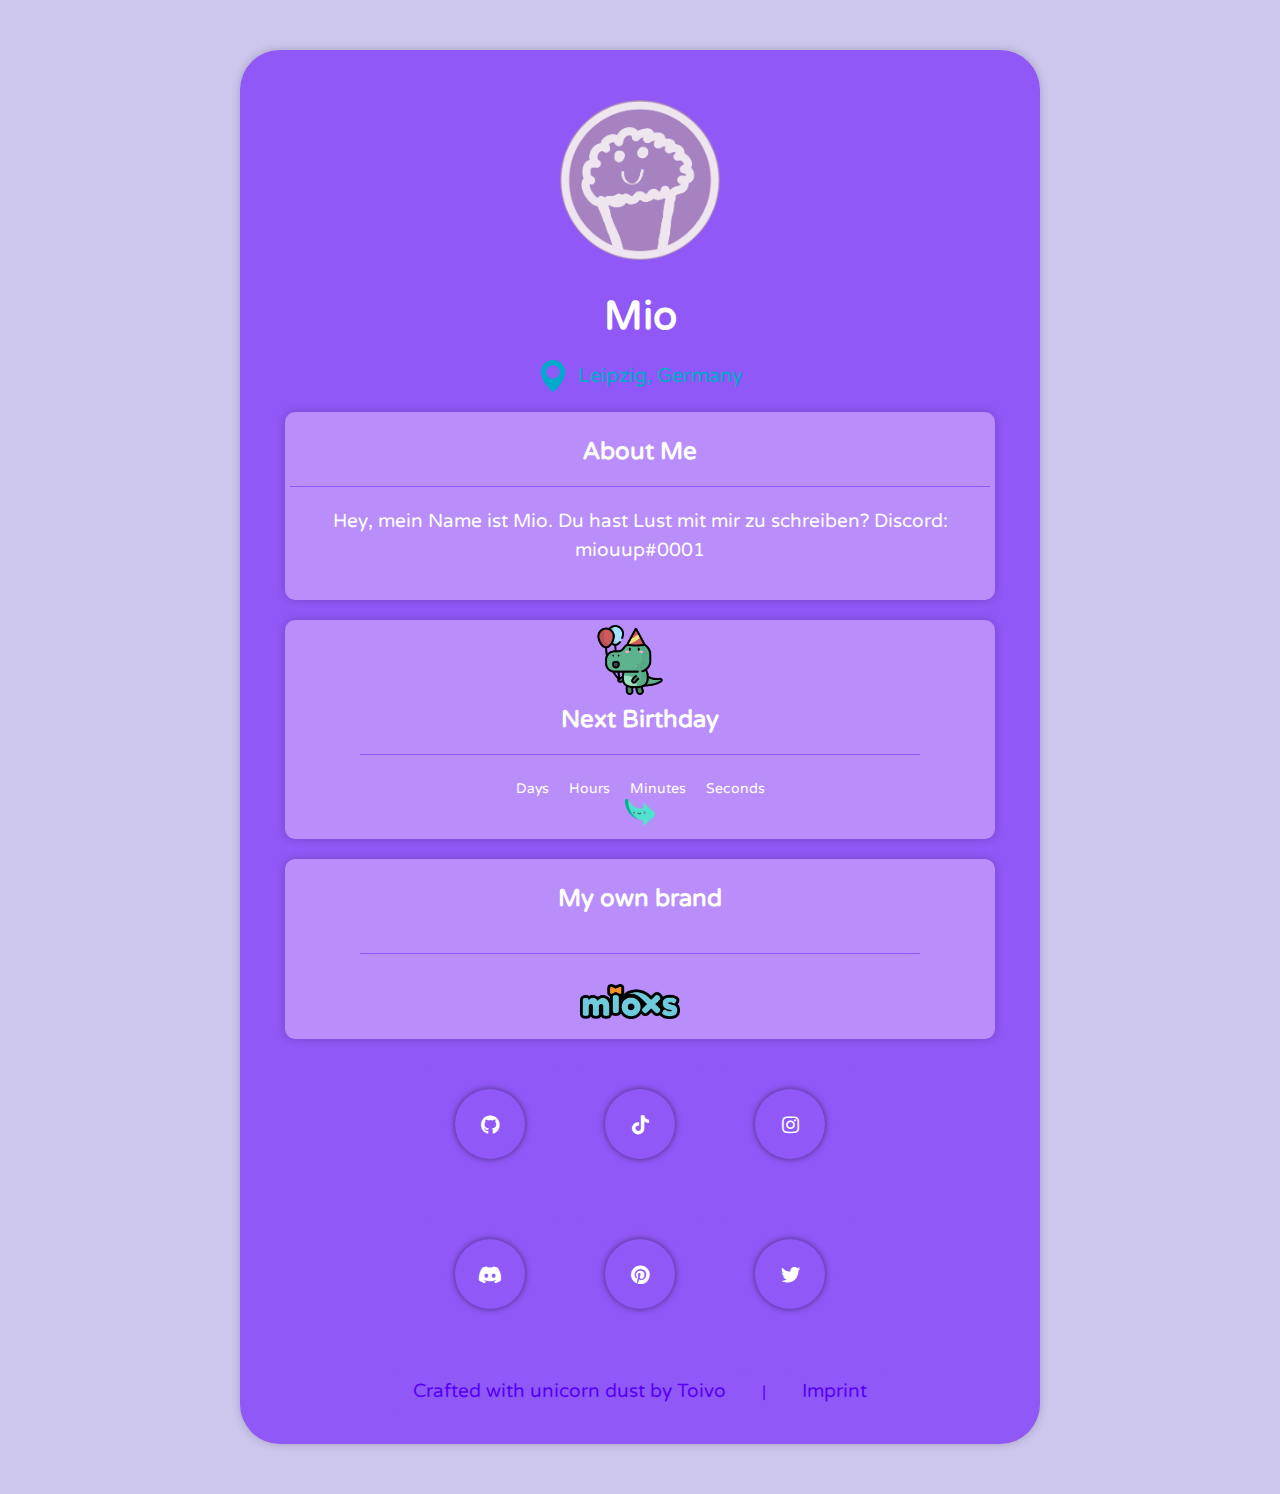
==== index.html @ dc76ece4 "update about me text" ====
<!DOCTYPE html>
<html lang="en">
<head>
    <meta charset="UTF-8">
    <meta http-equiv="X-UA-Compatible" content="IE=edge">
    <meta name="viewport" content="width=device-width, initial-scale=1.0">
    <link rel="stylesheet" href="css/style.css">
    <link rel="icon" type="image/x-icon" href="/image/mio.png">
    <title>Mio</title>
<body>
        <div class="container">
            <img src="image/mio.png" class="logo">
            <h1>Mio</h1>
            <div style="text-align: center; justify-content: center; align-items: center; display: flex;">
                <div>
                  <div class="centerLocationText">
                    <img src="/image/location.png" alt="Back" style="width: 11%; align-items: center;">
                    <span style="color: #00AACC; font-size: 20px; padding-left: 3%;">Leipzig, Germany</span>
                  </div>
                </div>
              </div>
                <div class="about-me">
                    <h2>About Me</h2>
                    <div class="about-me-line"></div>
                    <p>Hey, mein Name ist Mio. Du hast Lust mit mir zu schreiben? Discord: miouup#0001</p>
                </div>
                <div class="birthday">
                    <div class="birthday-image">
                      <img src="image/birthday.png" />
                    </div>
                    <div class="birthday-text">
                      <h2>Next Birthday</h2>
                      <p id="birthday"></p>
                    </div>
                    <div class="birthday-line"></div>
                    <div class="countdown">
                        <div class="countdown-item">
                          <span class="countdown-number" id="days"></span>
                          <span class="countdown-label">Days</span>
                        </div>
                        <div class="countdown-item">
                          <span class="countdown-number" id="hours"></span>
                          <span class="countdown-label">Hours</span>
                        </div>
                        <div class="countdown-item">
                          <span class="countdown-number" id="minutes"></span>
                          <span class="countdown-label">Minutes</span>
                        </div>
                        <div class="countdown-item">
                          <span class="countdown-number" id="seconds"></span>
                          <span class="countdown-label">Seconds</span>
                        </div>
                      </div>
                      <div style="text-align: center; justify-content: center; align-items: center; display: flex;">
                        <div>
                            <img src="/image/next.png" alt="Back" style="width: 6%; align-items: center; text-decoration: none;">
                            <span style= "font-size: 25px; align-items: center; text-align: center; margin-top: 0px;" id="countdown"></span>
                          </a>
                        </div>
                      </div>
                  </div>    
                  <div class="working">
                    <h2>My own brand</h2>
                    <div class="working-line"></div>
                    <div class="working-image">
                      <a href="https://www.youtube.com/watch?v=dQw4w9WgXcQ">
                        <img src="/image/mioxs.png" alt="My own brand" id="mioxs">
                      </a>
                    </div>
                  </div>
                  <div class="social-icons">
                    <div class="row">
                      <a href="https://github.com/miouup">
                        <div class="icon github">
                          <i class="fab fa-github"></i>
                        </div>
                      </a>
                      <a href="https://www.tiktok.com/@miouuup">
                        <div class="icon tiktok">
                          <i class="fab fa-tiktok"></i>
                        </div>
                      </a>
                      <a href="https://www.instagram.com/miouuup/">
                        <div class="icon instagram">
                          <i class="fab fa-instagram"></i>
                        </div>
                      </a>
                    </div>
                    <div class="row">
                      <a href="https://discord.com/invite/RYqxRRKDhb">
                        <div class="icon discord">
                          <i class="fab fa-discord"></i>
                        </div>
                      </a>
                      <a href="https://www.pinterest.de/miouupde/">
                        <div class="icon pinterest">
                          <i class="fab fa-pinterest"></i>
                        </div>
                      </a>
                      <a href="https://twitter.com/miouuup">
                        <div class="icon twitter">
                          <i class="fab fa-twitter"></i>
                        </div>
                      </a>
                    </div>
                  </div>
                  
                  
                    <div class="footer" style="color:#5500F4"><br>
                      <a style="color:#5500F4">Crafted with unicorn dust by Toivo</a> 
                          
                      &ensp;
                      |
                      &ensp;
                      <a href="imprint.html" style="color:#5500F4">Imprint</p></a>
                  </div>
          <script src="countdown.js"></script>         
</body>
</html>
---- css/style.css ----
@import url('https://cdnjs.cloudflare.com/ajax/libs/font-awesome/5.15.3/css/all.min.css');
*{
    --text-color: #ffffff;
    --background-color: #CDC7ED;
    --big_card-color: #9058F7;
    --little_card-color: #B98EFA;
    --countdown_second_text-color: #CECECE;
    --social_media_text-color: #DBF5FF;
    --footer-color: #5500F4;
}
@font-face {
    font-family: 'Mio'; /* Gewünschter Name */
    src: url('/VarelaRound-Regular.ttf');
}
body {
    background-color: var(--background-color);
    font-family: Mio;
    margin: 0;
    padding: 0;
}
.container {
    background-color: var(--big_card-color);
    border-radius: 40px;
    box-shadow: 0 0 10px rgba(0,0,0,0.2);
    margin: 50px auto;
    max-width: 800px;
    padding-top: 50px;
    padding-bottom: 2px;
    text-align: center;
    color: var(--text-color);
}
.container h1 {
    font-size: 2.5em;
    margin-bottom: 20px;
}
.container p {
    font-size: 1.2em;
    line-height: 1.5;
    margin-bottom: 30px;
}
.container a {
    background-color: var(--big_card-color);
    border-radius: 5px;
    color: #fff;
    display: inline-block;
    font-size: 1.2em;
    padding: 10px 20px;
    text-decoration: none;
    transition: background-color 0.3s ease;
      
}
.logo {
    border-radius: 100%;
    -webkit-border-radius: 100%;
    -moz-border-radius: 100%;
    width: 20%;
    animation: pulse 2s ease-in-out infinite;
    
}
@keyframes pulse {
  0% {
    transform: scale(1);
  }
  50% {
    transform: scale(1.2);
  }
  100% {
    transform: scale(1);
  }
}

.about-me{
    background-color: var(--little_card-color);
    border-radius: 10px;
    box-shadow: 0 0 10px rgba(0,0,0,0.2);
    margin: 20px auto;
    max-width: 700px;
    padding:5px;
    text-align: center;
}

.about-me-line {
    width: 100%;
    height: 1px;
    background-color: var(--big_card-color);
    margin-top: 20px;
    margin-bottom: 20px;
    display: flex;
  }
.birthday {
    display: flex;
    flex-direction: column;
    align-items: center;
    background-color: var(--little_card-color);
    border-radius: 10px;
    box-shadow: 0 0 10px rgba(0,0,0,0.2);
    margin: 20px auto;
    max-width: 700px;
    padding:5px;
    text-align: center;
  }
  
  .birthday-image {
    width: 10%;
    margin-right: 20px;
    display: flex;
    align-items: center;
  }
  
  .birthday-image img {
    width: 100%;
  }
  
  .birthday-text {
    text-align: center;
    margin-top: 10px;
  }
  
  .birthday-text h2 {
    margin: 0;
  }
  
  .birthday-text p {
    margin: 0;
  }
  
  .birthday-line {
    width: 80%;
    height: 1px;
    color: var(--big_card-color);
    background-color: var(--big_card-color);
    margin-top: 20px;
    margin-bottom: 20px;
  }
  .countdown {
    display: flex;
    justify-content: center;
    align-items: center;
    }
    
    .countdown-item {
    display: flex;
    flex-direction: column;
    align-items: center;
    margin: 0 10px;
    }
    
    .countdown-number {
    font-size: 48px;
    font-weight: bold;
    margin-bottom: 5px;
    }
    
    .countdown-label {
    font-size: 14px;
    }
    
  .working{
    display: flex;
    flex-direction: column;
    align-items: center;
    background-color: var(--little_card-color);
    border-radius: 10px;
    box-shadow: 0 0 10px rgba(0,0,0,0.2);
    margin: 20px auto;
    max-width: 700px;
    padding:5px;
    text-align: center;
}
.working a {
    text-decoration: none; 
    color: black; 
    background-color: transparent;
}
.working a:hover {
    background-color: transparent;
}
.working-image {
    width: 20%;
    margin-right: 20px;
    display: flex;
    align-items: center;
  }
  
  .working-image img {
    width: 100%;
  }
  .working-line {
    width: 80%;
    height: 1px;
    background-color: var(--big_card-color);
    margin-top: 20px;
    margin-bottom: 20px;
  }
  
  .social-icons {
    display: flex;
    flex-wrap: wrap;
    justify-content: center;
    align-items: center;
    margin: 10px;
  }
  
  .row {
    display: flex;
    flex-wrap: nowrap;
    justify-content: center;
    align-items: center;
  }
  
  .row + .row {
    margin-top: 20px;
  }
  
  .social-icons a {
    margin: 10px;
  }
  
  .icon {
    display: flex;
    justify-content: center;
    align-items: center;
    width: 70px;
    height: 70px;
    margin: 10px;
    border-radius: 50%;
    background-color: transparent;
    box-shadow: 0px 0px 6px rgba(0, 0, 0, 0.5);
    transition: all 0.3s ease;
    overflow: hidden;
  }
  
  .icon:hover {
    cursor: pointer;
    transform: scale(1.2);
    z-index: 1;
  }
  
  .github {
    color: #fff;
  }
  
  .tiktok {
    color: #fff;
  }
  
  .instagram {
    color: #fff;
  }
  
  .discord {
    color: #fff;
  }
  
  .pinterest {
    color: #fff;
  }
  
  .twitter {
    color: #fff;
  }
  
  .github:hover {
    background-color: #24292e;
  }
  
  .tiktok:hover {
    background-color: #444444;
  }
  
  .instagram:hover {
    background-color: #E1306C;
  }
  
  .discord:hover {
    background-color: #7289DA;
  }
  
  .pinterest:hover {
    background-color: #BD081C;
  }
  
  .twitter:hover {
    background-color: #1DA1F2;
  }
  #logo {
    width: 100%;
    max-width: 500px; /* Set the maximum width of the image */
 }
 
 #logo {
  width: 100%;
  max-width: 500px; /* Set the maximum width of the image */
}
@media only screen and (max-width: 767px) {
  .social-icons a {
     margin: 0 5px 10px;
     width: 50px;
     height: 50px;
     line-height: 50px;
  }

  .social-icons a i {
     font-size: 20px;
  }
}


.centerBackButton {
  display: flex;
  justify-content: center;
  align-items: center;
}

.centerLocationText {
  display: flex;
  justify-content: center;
  align-items: center;
}
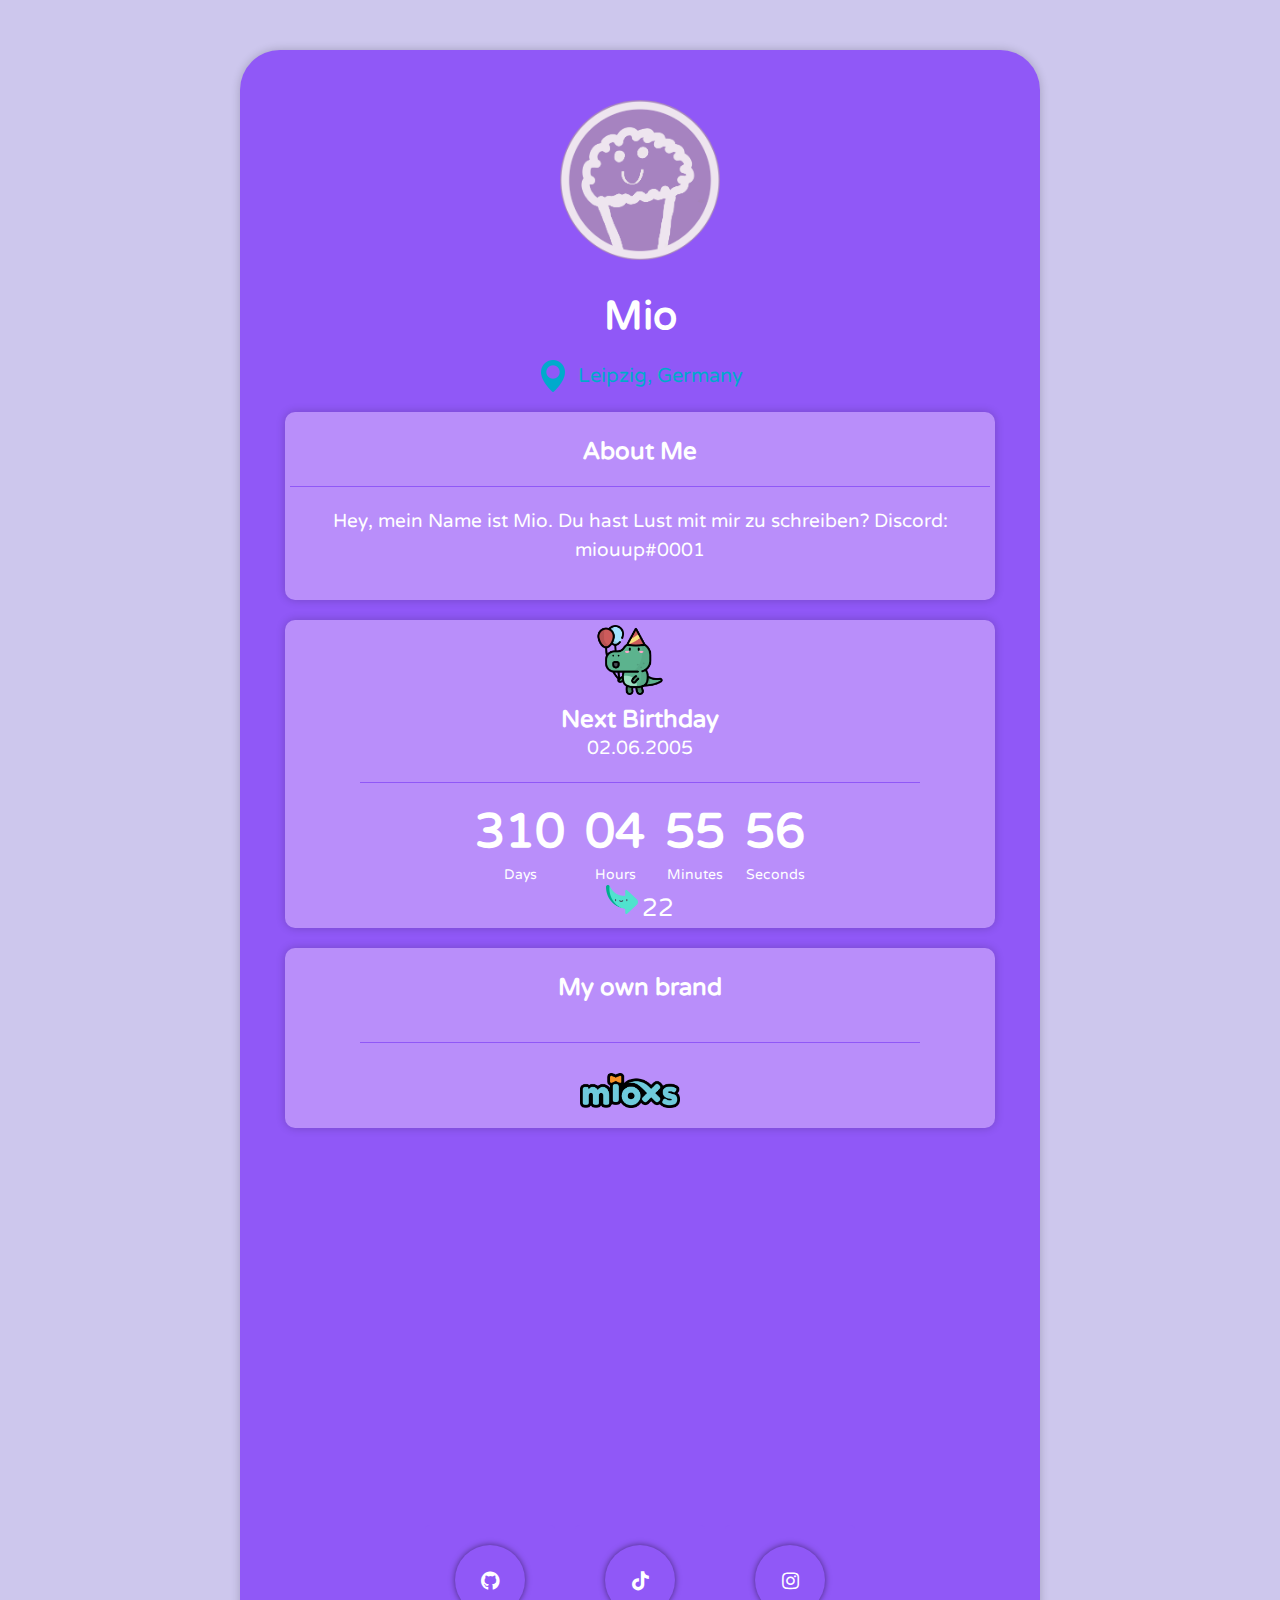
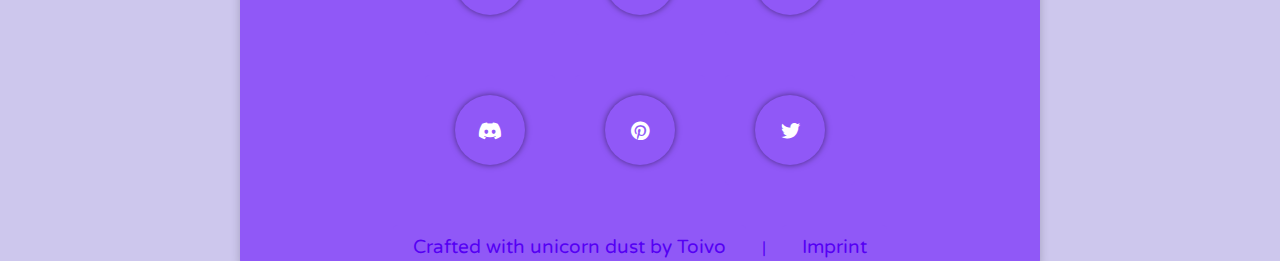
==== commit 16bc14d3: "Add Spotify Playlist" ====
--- a/index.html
+++ b/index.html
@@ -63,11 +63,14 @@
                     <h2>My own brand</h2>
                     <div class="working-line"></div>
                     <div class="working-image">
-                      <a href="https://www.youtube.com/watch?v=dQw4w9WgXcQ">
+                      <a href="https://mioxsclothing.com/">
                         <img src="/image/mioxs.png" alt="My own brand" id="mioxs">
                       </a>
                     </div>
                   </div>
+
+                  <iframe style="border-radius:12px" src="https://open.spotify.com/embed/playlist/1cI7b3FDkhlIy1haJSedYB?utm_source=generator" width="89%" height="352" frameBorder="0" allowfullscreen="" allow="autoplay; clipboard-write; encrypted-media; fullscreen; picture-in-picture" loading="lazy"></iframe>
+
                   <div class="social-icons">
                     <div class="row">
                       <a href="https://github.com/miouup">
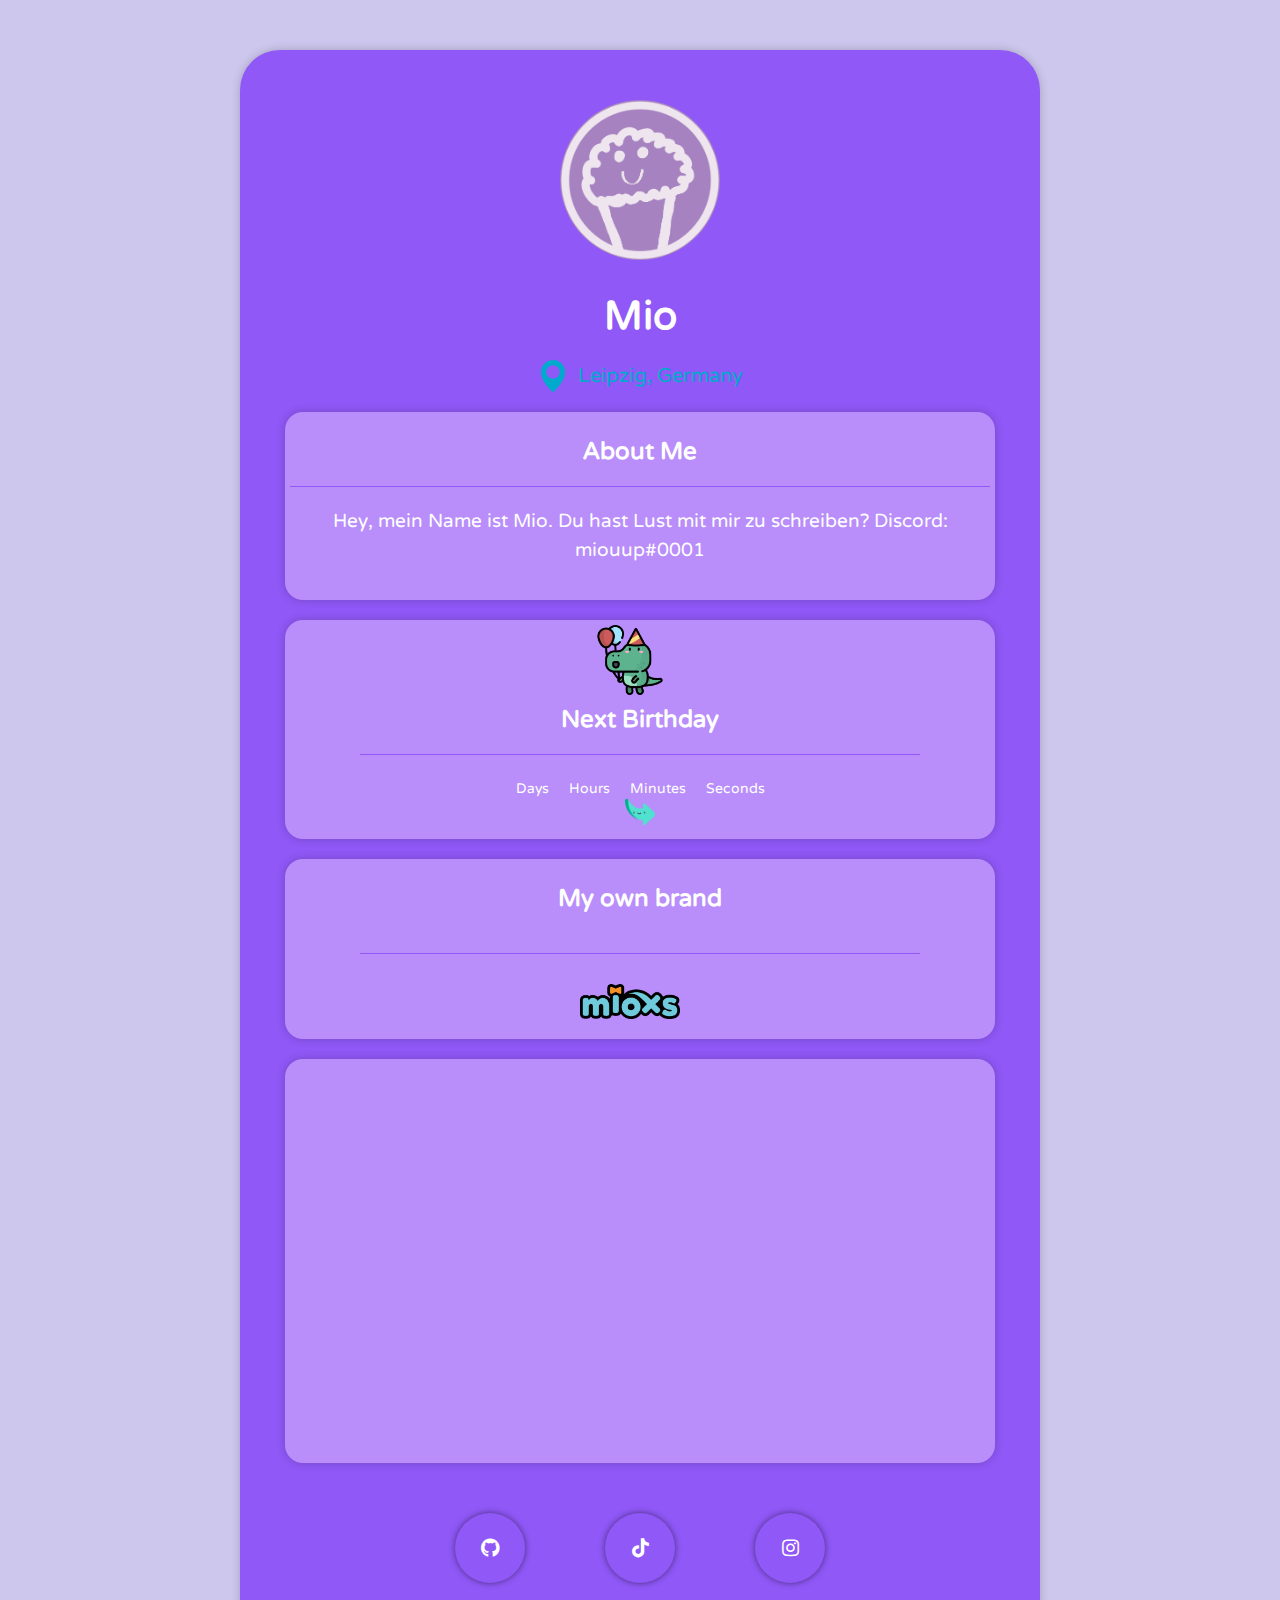
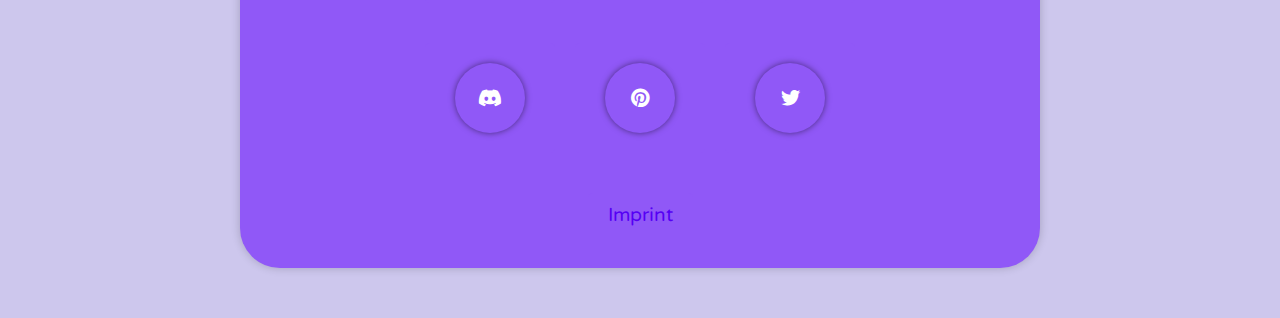
==== commit 59cdcb86: "Make more responsive" ====
--- a/index.html
+++ b/index.html
@@ -69,7 +69,12 @@
                     </div>
                   </div>
 
-                  <iframe style="border-radius:12px" src="https://open.spotify.com/embed/playlist/1cI7b3FDkhlIy1haJSedYB?utm_source=generator" width="89%" height="352" frameBorder="0" allowfullscreen="" allow="autoplay; clipboard-write; encrypted-media; fullscreen; picture-in-picture" loading="lazy"></iframe>
+                  <div class="spotify-module">
+                    <div class="spotify-wrapper">
+                      <iframe src="https://open.spotify.com/embed/playlist/1cI7b3FDkhlIy1haJSedYB?utm_source=generator&theme=0" width="100%" height="100%" frameBorder="0" allowfullscreen="" allow="autoplay; clipboard-write; encrypted-media; fullscreen; picture-in-picture" loading="lazy"></iframe>
+                    </div>
+                  </div>
+                  
 
                   <div class="social-icons">
                     <div class="row">
@@ -110,11 +115,6 @@
                   
                   
                     <div class="footer" style="color:#5500F4"><br>
-                      <a style="color:#5500F4">Crafted with unicorn dust by Toivo</a> 
-                          
-                      &ensp;
-                      |
-                      &ensp;
                       <a href="imprint.html" style="color:#5500F4">Imprint</p></a>
                   </div>
           <script src="countdown.js"></script>         
--- a/css/style.css
+++ b/css/style.css
@@ -1,62 +1,69 @@
 @import url('https://cdnjs.cloudflare.com/ajax/libs/font-awesome/5.15.3/css/all.min.css');
-*{
-    --text-color: #ffffff;
-    --background-color: #CDC7ED;
-    --big_card-color: #9058F7;
-    --little_card-color: #B98EFA;
-    --countdown_second_text-color: #CECECE;
-    --social_media_text-color: #DBF5FF;
-    --footer-color: #5500F4;
-}
+
+:root {
+  --text-color: #ffffff;
+  --background-color: #CDC7ED;
+  --big_card-color: #9058F7;
+  --little_card-color: #B98EFA;
+  --countdown_second_text-color: #CECECE;
+  --social_media_text-color: #DBF5FF;
+  --footer-color: #5500F4;
+}
+
 @font-face {
-    font-family: 'Mio'; /* Gewünschter Name */
-    src: url('/VarelaRound-Regular.ttf');
-}
+  font-family: 'Mio';
+  src: url('/VarelaRound-Regular.ttf');
+}
+
 body {
-    background-color: var(--background-color);
-    font-family: Mio;
-    margin: 0;
-    padding: 0;
-}
+  background-color: var(--background-color);
+  font-family: Mio;
+  margin: 0;
+  padding: 0;
+}
+
 .container {
-    background-color: var(--big_card-color);
-    border-radius: 40px;
-    box-shadow: 0 0 10px rgba(0,0,0,0.2);
-    margin: 50px auto;
-    max-width: 800px;
-    padding-top: 50px;
-    padding-bottom: 2px;
-    text-align: center;
-    color: var(--text-color);
-}
+  background-color: var(--big_card-color);
+  border-radius: 40px;
+  box-shadow: 0 0 10px rgba(0,0,0,0.2);
+  margin: 50px auto;
+  max-width: 800px;
+  padding-top: 50px;
+  padding-bottom: 2px;
+  text-align: center;
+  color: var(--text-color);
+}
+
 .container h1 {
-    font-size: 2.5em;
-    margin-bottom: 20px;
-}
+  font-size: 2.5em;
+  margin-bottom: 20px;
+}
+
 .container p {
-    font-size: 1.2em;
-    line-height: 1.5;
-    margin-bottom: 30px;
-}
+  font-size: 1.2em;
+  line-height: 1.5;
+  margin-bottom: 30px;
+}
+
 .container a {
-    background-color: var(--big_card-color);
-    border-radius: 5px;
-    color: #fff;
-    display: inline-block;
-    font-size: 1.2em;
-    padding: 10px 20px;
-    text-decoration: none;
-    transition: background-color 0.3s ease;
-      
-}
+  background-color: var(--big_card-color);
+  border-radius: 5px;
+  color: #fff;
+  display: inline-block;
+  font-size: 1.2em;
+  padding: 10px 20px;
+  text-decoration: none;
+  transition: background-color 0.3s ease;
+}
+
 .logo {
-    border-radius: 100%;
-    -webkit-border-radius: 100%;
-    -moz-border-radius: 100%;
-    width: 20%;
-    animation: pulse 2s ease-in-out infinite;
-    
-}
+  border-radius: 100%;
+  -webkit-border-radius: 100%;
+  -moz-border-radius: 100%;
+  width: 20%;
+  animation: pulse 2s ease-in-out infinite;
+}
+
 @keyframes pulse {
   0% {
     transform: scale(1);
@@ -69,251 +76,334 @@
   }
 }
 
-.about-me{
-    background-color: var(--little_card-color);
-    border-radius: 10px;
-    box-shadow: 0 0 10px rgba(0,0,0,0.2);
-    margin: 20px auto;
-    max-width: 700px;
-    padding:5px;
-    text-align: center;
+.about-me {
+  background-color: var(--little_card-color);
+  border-radius: 18px;
+  box-shadow: 0 0 10px rgba(0,0,0,0.2);
+  margin: 20px auto;
+  max-width: 700px;
+  padding: 5px;
+  text-align: center;
 }
 
 .about-me-line {
-    width: 100%;
-    height: 1px;
-    background-color: var(--big_card-color);
-    margin-top: 20px;
-    margin-bottom: 20px;
-    display: flex;
-  }
+  width: 100%;
+  height: 1px;
+  background-color: var(--big_card-color);
+  margin-top: 20px;
+  margin-bottom: 20px;
+  display: flex;
+}
+
 .birthday {
-    display: flex;
-    flex-direction: column;
-    align-items: center;
-    background-color: var(--little_card-color);
-    border-radius: 10px;
-    box-shadow: 0 0 10px rgba(0,0,0,0.2);
-    margin: 20px auto;
-    max-width: 700px;
-    padding:5px;
-    text-align: center;
-  }
-  
-  .birthday-image {
-    width: 10%;
-    margin-right: 20px;
-    display: flex;
-    align-items: center;
-  }
-  
-  .birthday-image img {
-    width: 100%;
-  }
-  
-  .birthday-text {
-    text-align: center;
-    margin-top: 10px;
+  display: flex;
+  flex-direction: column;
+  align-items: center;
+  background-color: var(--little_card-color);
+  border-radius: 18px;
+  box-shadow: 0 0 10px rgba(0,0,0,0.2);
+  margin: 20px auto;
+  max-width: 700px;
+  padding: 5px;
+  text-align: center;
+}
+
+.birthday-image {
+  width: 10%;
+  margin-right: 20px;
+  display: flex;
+  align-items: center;
+}
+
+.birthday-image img {
+  width: 100%;
+}
+
+.birthday-text
+{
+  text-align: center;
+  margin-top: 10px;
   }
   
   .birthday-text h2 {
-    margin: 0;
+  margin: 0;
   }
   
   .birthday-text p {
-    margin: 0;
+  margin: 0;
   }
   
   .birthday-line {
-    width: 80%;
-    height: 1px;
-    color: var(--big_card-color);
-    background-color: var(--big_card-color);
-    margin-top: 20px;
-    margin-bottom: 20px;
-  }
+  width: 80%;
+  height: 1px;
+  color: var(--big_card-color);
+  background-color: var(--big_card-color);
+  margin-top: 20px;
+  margin-bottom: 20px;
+  }
+  
   .countdown {
+  display: flex;
+  justify-content: center;
+  align-items: center;
+  }
+  
+  .countdown-item {
+  display: flex;
+  flex-direction: column;
+  align-items: center;
+  margin: 0 10px;
+  }
+  
+  .countdown-number {
+  font-size: 48px;
+  font-weight: bold;
+  margin-bottom: 5px;
+  font-size: 10vw;
+  }
+  
+  .countdown-label {
+  font-size: 14px;
+  }
+  
+  .working {
+  display: flex;
+  flex-direction: column;
+  align-items: center;
+  background-color: var(--little_card-color);
+  border-radius: 18px;
+  box-shadow: 0 0 10px rgba(0,0,0,0.2);
+  margin: 20px auto;
+  max-width: 700px;
+  padding: 5px;
+  text-align: center;
+  }
+  
+  .working a {
+  text-decoration: none;
+  color: black;
+  background-color: transparent;
+  }
+  
+  .working a:hover {
+  background-color: transparent;
+  }
+  
+  .working-image {
+  width: 20%;
+  margin-right: 20px;
+  display: flex;
+  align-items: center;
+  }
+  
+  .working-image img {
+  width: 100%;
+  }
+  
+  .working-line {
+  width: 80%;
+  height: 1px;
+  background-color: var(--big_card-color);
+  margin-top: 20px;
+  margin-bottom: 20px;
+  }
+  
+  .social-icons {
+  display: flex;
+  flex-wrap: wrap;
+  justify-content: center;
+  align-items: center;
+  margin: 10px;
+  }
+  
+  .row {
+  display: flex;
+  flex-wrap: nowrap;
+  justify-content: center;
+  align-items: center;
+  }
+  
+  .row + .row {
+  margin-top: 20px;
+  }
+  
+  .social-icons a {
+  margin: 10px;
+  }
+  
+  .icon {
+  display: flex;
+  justify-content: center;
+  align-items: center;
+  width: 70px;
+  height: 70px;
+  margin: 10px;
+  border-radius: 50%;
+  background-color: transparent;
+  box-shadow: 0px 0px 6px rgba(0, 0, 0, 0.5);
+  transition: all 0.3s ease;
+  overflow: hidden;
+  }
+  
+  .icon:hover {
+  cursor: pointer;
+  transform: scale(1.2);
+  z-index: 1;
+  }
+  
+  .github {
+  color: #fff;
+  }
+  
+  .tiktok {
+  color: #fff;
+  }
+  
+  .instagram {
+  color: #fff;
+  }
+  
+  .discord {
+  color: #fff;
+  }
+  
+  .pinterest {
+  color: #fff;
+  }
+  
+  .twitter {
+  color: #fff;
+  }
+  
+  .github:hover {
+  background-color: #24292e;
+  }
+  
+  .tiktok:hover {
+  background-color: #444444;
+  }
+  
+  .instagram:hover {
+  background-color: #E1306C;
+  }
+  
+  .discord:hover {
+  background-color: #7289DA;
+  }
+  
+  .pinterest:hover {
+  background-color: #BD081C;
+  }
+  
+  .twitter:hover {
+  background-color: #1DA1F2;
+  }
+  
+  #logo {
+  width: 100%;
+  max-width: 500px;
+  }
+
+ .spotify-module {
+  background-color: var(--little_card-color);
+  border-radius: 18px;
+  box-shadow: 0 0 10px rgba(0, 0, 0, 0.2);
+  margin: 20px auto;
+  max-width: 700px;
+  padding: 5px;
+  text-align: center;
+  overflow: hidden;
+  position: relative;
+}
+
+.spotify-wrapper {
+  padding-top: 56.25%; /* 16:9 Aspect Ratio */
+  position: relative;
+}
+
+.spotify-wrapper iframe {
+  position: absolute;
+  top: 0;
+  left: 0;
+  width: 100%;
+  height: 100%;
+}
+
+  @media only screen and (max-width: 767px) {
+    .social-icons a {
+    margin: 0 5px 10px;
+    width: 50px;
+    height: 50px;
+    line-height: 50px;
+    }
+    
+    .social-icons a i {
+    font-size: 20px;
+    }
+   
+    .spotify-module {
+      margin: 10px auto;
+      max-width: 100%;
+    }
+    }
+    
+    .centerBackButton {
     display: flex;
     justify-content: center;
     align-items: center;
     }
     
-    .countdown-item {
-    display: flex;
-    flex-direction: column;
-    align-items: center;
-    margin: 0 10px;
-    }
-    
-    .countdown-number {
-    font-size: 48px;
-    font-weight: bold;
-    margin-bottom: 5px;
-    }
-    
-    .countdown-label {
-    font-size: 14px;
-    }
-    
-  .working{
-    display: flex;
-    flex-direction: column;
-    align-items: center;
-    background-color: var(--little_card-color);
-    border-radius: 10px;
-    box-shadow: 0 0 10px rgba(0,0,0,0.2);
-    margin: 20px auto;
-    max-width: 700px;
-    padding:5px;
-    text-align: center;
-}
-.working a {
-    text-decoration: none; 
-    color: black; 
-    background-color: transparent;
-}
-.working a:hover {
-    background-color: transparent;
-}
-.working-image {
-    width: 20%;
-    margin-right: 20px;
-    display: flex;
-    align-items: center;
-  }
-  
-  .working-image img {
-    width: 100%;
-  }
-  .working-line {
-    width: 80%;
-    height: 1px;
-    background-color: var(--big_card-color);
-    margin-top: 20px;
-    margin-bottom: 20px;
-  }
-  
-  .social-icons {
-    display: flex;
-    flex-wrap: wrap;
-    justify-content: center;
-    align-items: center;
-    margin: 10px;
-  }
-  
-  .row {
-    display: flex;
-    flex-wrap: nowrap;
-    justify-content: center;
-    align-items: center;
-  }
-  
-  .row + .row {
-    margin-top: 20px;
-  }
-  
-  .social-icons a {
-    margin: 10px;
-  }
-  
-  .icon {
+    .centerLocationText {
     display: flex;
     justify-content: center;
     align-items: center;
-    width: 70px;
-    height: 70px;
-    margin: 10px;
-    border-radius: 50%;
-    background-color: transparent;
-    box-shadow: 0px 0px 6px rgba(0, 0, 0, 0.5);
-    transition: all 0.3s ease;
-    overflow: hidden;
-  }
-  
-  .icon:hover {
-    cursor: pointer;
-    transform: scale(1.2);
-    z-index: 1;
-  }
-  
-  .github {
-    color: #fff;
-  }
-  
-  .tiktok {
-    color: #fff;
-  }
-  
-  .instagram {
-    color: #fff;
-  }
-  
-  .discord {
-    color: #fff;
-  }
-  
-  .pinterest {
-    color: #fff;
-  }
-  
-  .twitter {
-    color: #fff;
-  }
-  
-  .github:hover {
-    background-color: #24292e;
-  }
-  
-  .tiktok:hover {
-    background-color: #444444;
-  }
-  
-  .instagram:hover {
-    background-color: #E1306C;
-  }
-  
-  .discord:hover {
-    background-color: #7289DA;
-  }
-  
-  .pinterest:hover {
-    background-color: #BD081C;
-  }
-  
-  .twitter:hover {
-    background-color: #1DA1F2;
-  }
-  #logo {
-    width: 100%;
-    max-width: 500px; /* Set the maximum width of the image */
- }
- 
- #logo {
-  width: 100%;
-  max-width: 500px; /* Set the maximum width of the image */
-}
-@media only screen and (max-width: 767px) {
-  .social-icons a {
-     margin: 0 5px 10px;
-     width: 50px;
-     height: 50px;
-     line-height: 50px;
-  }
-
-  .social-icons a i {
-     font-size: 20px;
-  }
-}
-
-
-.centerBackButton {
-  display: flex;
-  justify-content: center;
-  align-items: center;
-}
-
-.centerLocationText {
-  display: flex;
-  justify-content: center;
-  align-items: center;
-}+    }
+    
+    /* Responsive styles */
+    
+    @media only screen and (max-width: 600px) {
+      .container {
+        border-radius: 20px;
+        margin: 20px;
+        padding: 20px;
+      }
+      
+      .container h1 {
+        font-size: 1.8em;
+      }
+      
+      .container p {
+        font-size: 1em;
+        margin-bottom: 20px;
+      }
+      
+      .about-me,
+      .birthday,
+      .working {
+        border-radius: 12px;
+        margin: 10px;
+        padding: 10px;
+      }
+
+      .countdown-number {
+        font-size: 5vw;
+      }
+      
+      .working-image {
+        width: 30%;
+      }
+      
+      .countdown-item {
+        margin: 0 5px;
+      }
+      
+      .spotify-module {
+        margin: 10px;
+      }
+    }
+
+    @media only screen and (min-width: 1200px) {
+      .countdown-number {
+        font-size: 48px;
+      }
+    }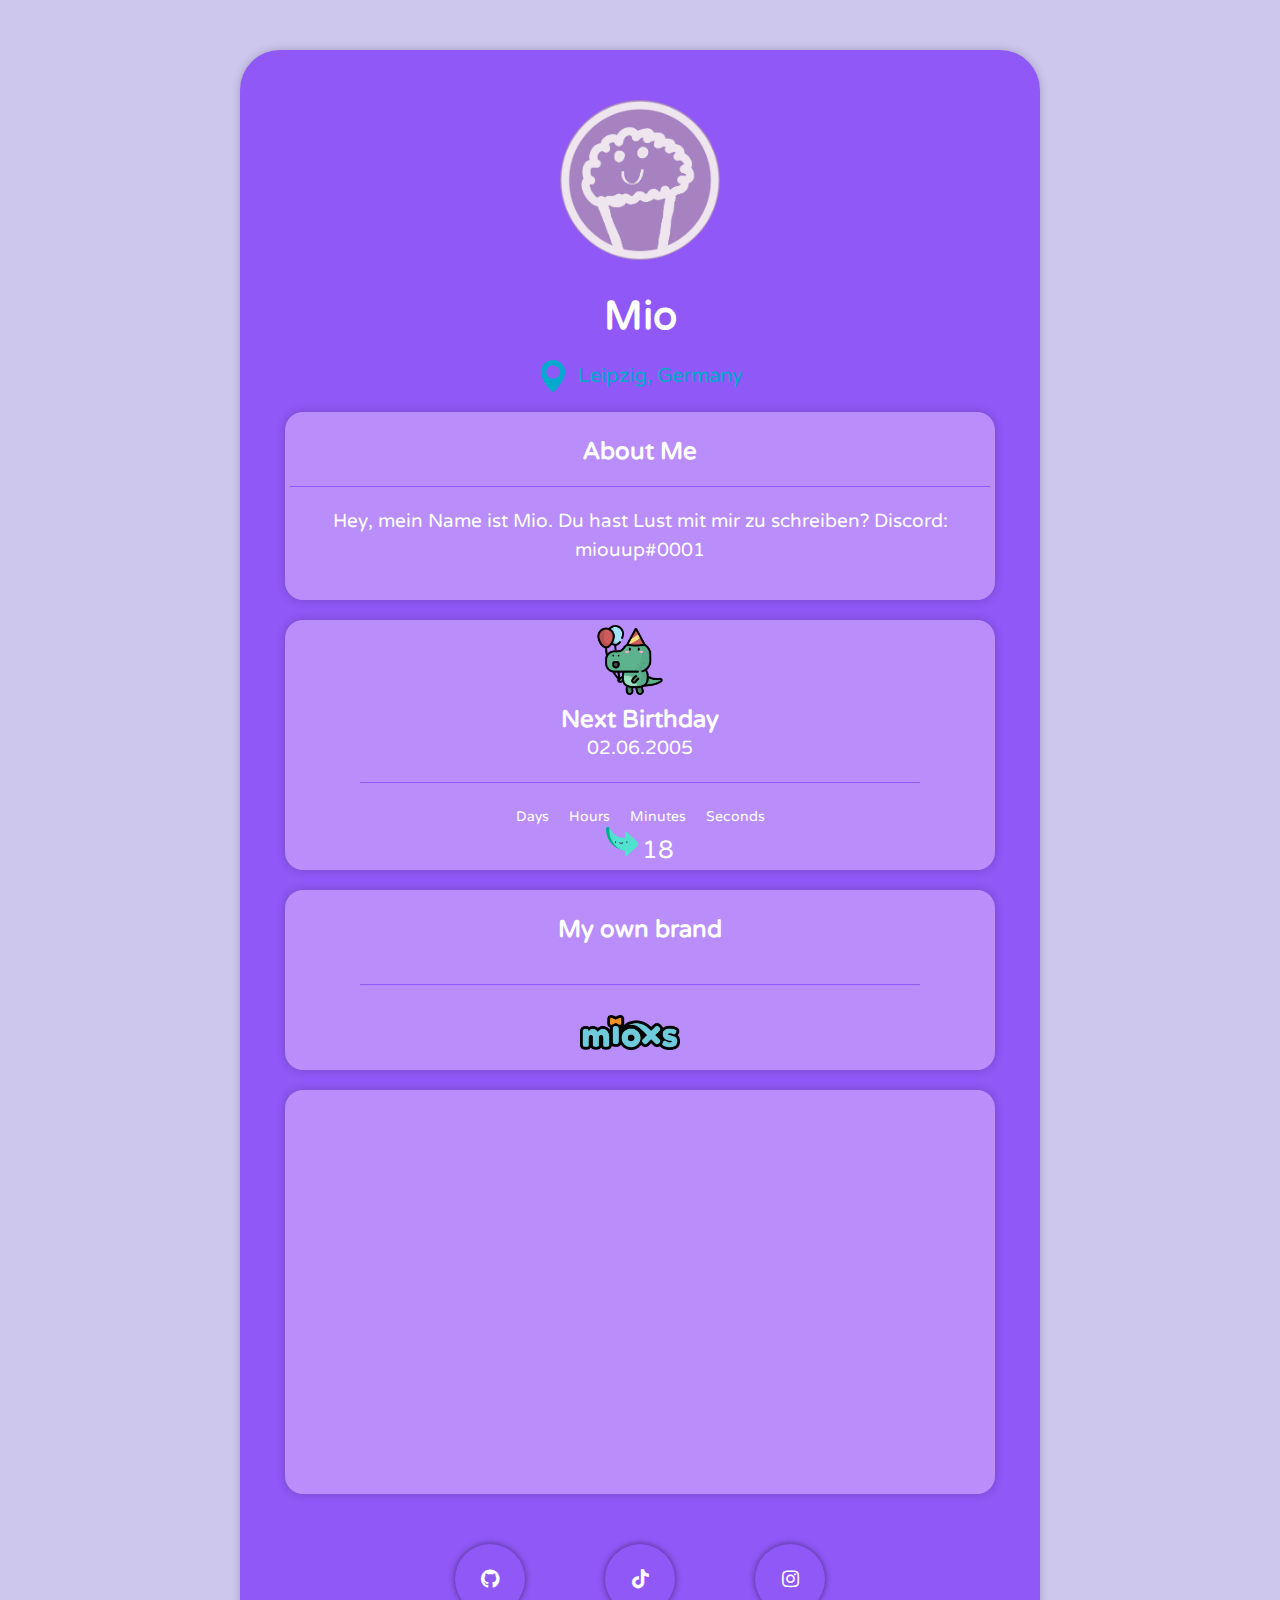
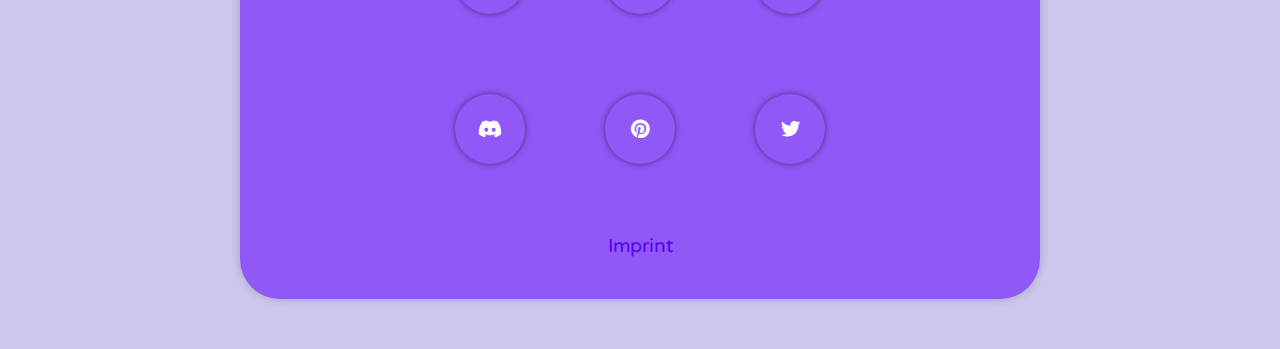
==== commit ba988012: "Webseite Version 1.1" ====
--- a/index.html
+++ b/index.html
@@ -31,6 +31,7 @@
                     <div class="birthday-text">
                       <h2>Next Birthday</h2>
                       <p id="birthday"></p>
+                      <p>02.06.2005</p>
                     </div>
                     <div class="birthday-line"></div>
                     <div class="countdown">
@@ -55,6 +56,7 @@
                         <div>
                             <img src="/image/next.png" alt="Back" style="width: 6%; align-items: center; text-decoration: none;">
                             <span style= "font-size: 25px; align-items: center; text-align: center; margin-top: 0px;" id="countdown"></span>
+                            <span style="font-size: 25px; align-items: center; text-align: center; margin-top: 0px;" id="countdown">18</span>
                           </a>
                         </div>
                       </div>
@@ -119,4 +121,4 @@
                   </div>
           <script src="countdown.js"></script>         
 </body>
-</html>+</html>
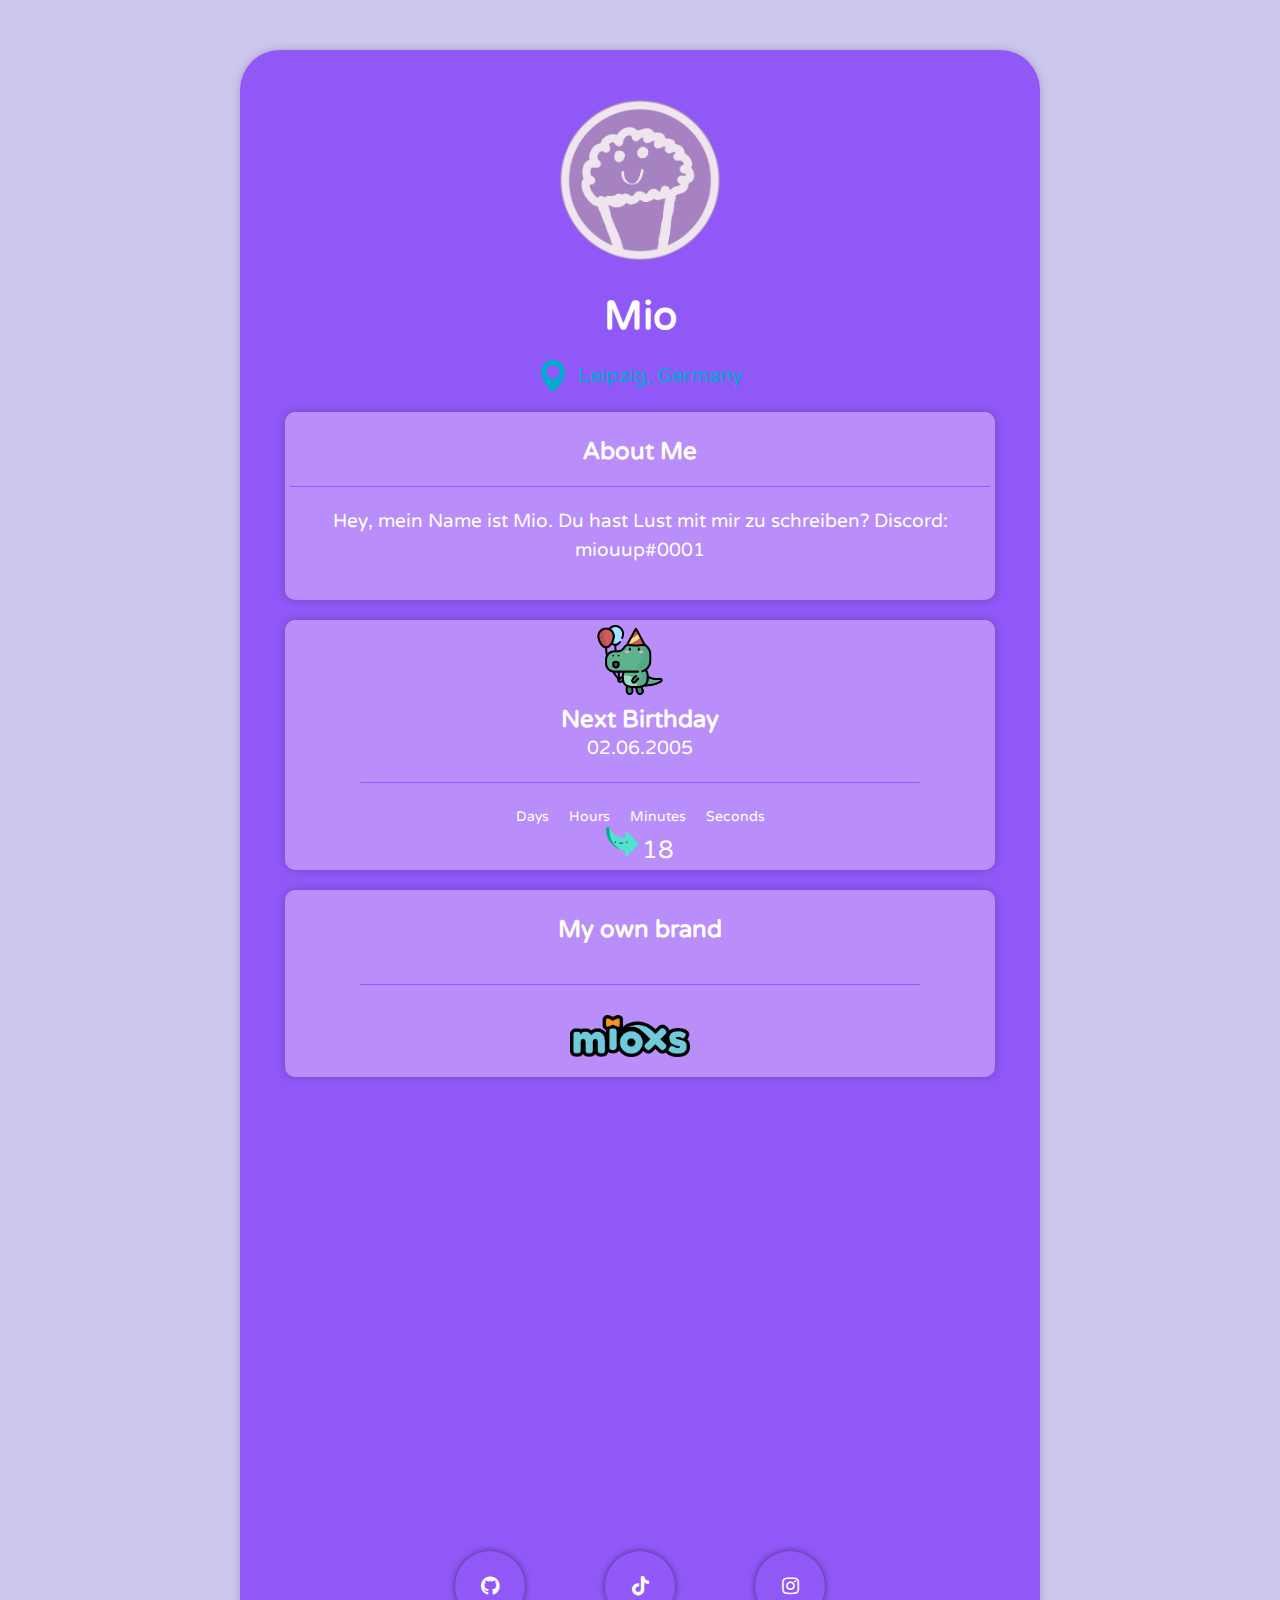
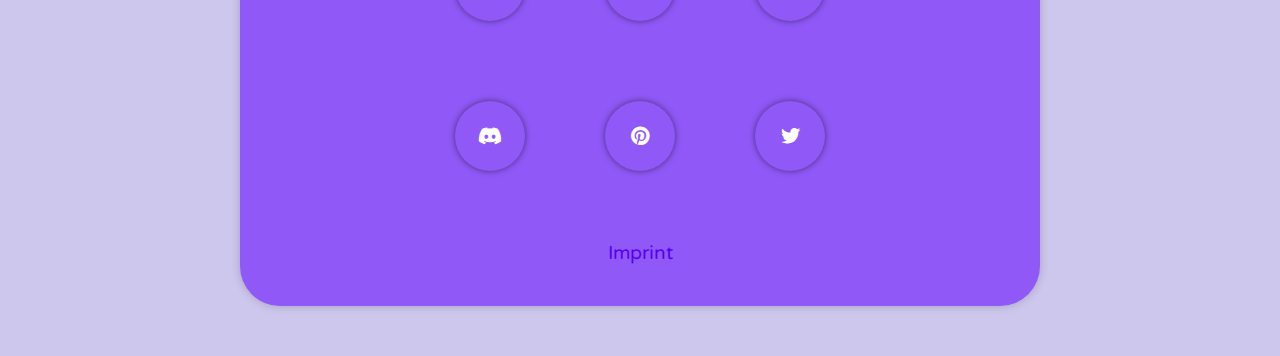
==== commit 972f917f: "Update index.html" ====
--- a/index.html
+++ b/index.html
@@ -54,8 +54,7 @@
                       </div>
                       <div style="text-align: center; justify-content: center; align-items: center; display: flex;">
                         <div>
-                            <img src="/image/next.png" alt="Back" style="width: 6%; align-items: center; text-decoration: none;">
-                            <span style= "font-size: 25px; align-items: center; text-align: center; margin-top: 0px;" id="countdown"></span>
+                            <img src="/image/next.png" alt="Back" style="width: 6%; align-items: center; text-decoration: none;"> 
                             <span style="font-size: 25px; align-items: center; text-align: center; margin-top: 0px;" id="countdown">18</span>
                           </a>
                         </div>
--- a/css/style.css
+++ b/css/style.css
@@ -1,69 +1,63 @@
 @import url('https://cdnjs.cloudflare.com/ajax/libs/font-awesome/5.15.3/css/all.min.css');
-
-:root {
-  --text-color: #ffffff;
-  --background-color: #CDC7ED;
-  --big_card-color: #9058F7;
-  --little_card-color: #B98EFA;
-  --countdown_second_text-color: #CECECE;
-  --social_media_text-color: #DBF5FF;
-  --footer-color: #5500F4;
-}
-
+*{
+    --text-color: #ffffff;
+    --background-color: #CDC7ED;
+    --big_card-color: #9058F7;
+    --little_card-color: #B98EFA;
+    --location_text-color: #00AACC;
+    --countdown_second_text-color: #CECECE;
+    --social_media_text-color: #DBF5FF;
+    --footer-color: #5500F4;
+}
 @font-face {
-  font-family: 'Mio';
-  src: url('/VarelaRound-Regular.ttf');
-}
-
+    font-family: 'Mio'; /* Gewünschter Name */
+    src: url('/VarelaRound-Regular.ttf');
+}
 body {
-  background-color: var(--background-color);
-  font-family: Mio;
-  margin: 0;
-  padding: 0;
-}
-
+    background-color: var(--background-color);
+    font-family: Mio;
+    margin: 0;
+    padding: 0;
+}
 .container {
-  background-color: var(--big_card-color);
-  border-radius: 40px;
-  box-shadow: 0 0 10px rgba(0,0,0,0.2);
-  margin: 50px auto;
-  max-width: 800px;
-  padding-top: 50px;
-  padding-bottom: 2px;
-  text-align: center;
-  color: var(--text-color);
-}
-
+    background-color: var(--big_card-color);
+    border-radius: 40px;
+    box-shadow: 0 0 10px rgba(0,0,0,0.2);
+    margin: 50px auto;
+    max-width: 800px;
+    padding-top: 50px;
+    padding-bottom: 2px;
+    text-align: center;
+    color: var(--text-color);
+}
 .container h1 {
-  font-size: 2.5em;
-  margin-bottom: 20px;
-}
-
+    font-size: 2.5em;
+    margin-bottom: 20px;
+}
 .container p {
-  font-size: 1.2em;
-  line-height: 1.5;
-  margin-bottom: 30px;
-}
-
+    font-size: 1.2em;
+    line-height: 1.5;
+    margin-bottom: 30px;
+}
 .container a {
-  background-color: var(--big_card-color);
-  border-radius: 5px;
-  color: #fff;
-  display: inline-block;
-  font-size: 1.2em;
-  padding: 10px 20px;
-  text-decoration: none;
-  transition: background-color 0.3s ease;
-}
-
+    background-color: var(--big_card-color);
+    border-radius: 5px;
+    color: #fff;
+    display: inline-block;
+    font-size: 1.2em;
+    padding: 10px 20px;
+    text-decoration: none;
+    transition: background-color 0.3s ease;
+      
+}
 .logo {
-  border-radius: 100%;
-  -webkit-border-radius: 100%;
-  -moz-border-radius: 100%;
-  width: 20%;
-  animation: pulse 2s ease-in-out infinite;
-}
-
+    border-radius: 100%;
+    -webkit-border-radius: 100%;
+    -moz-border-radius: 100%;
+    width: 20%;
+    animation: pulse 2s ease-in-out infinite;
+    
+}
 @keyframes pulse {
   0% {
     transform: scale(1);
@@ -76,238 +70,280 @@
   }
 }
 
-.about-me {
-  background-color: var(--little_card-color);
-  border-radius: 18px;
-  box-shadow: 0 0 10px rgba(0,0,0,0.2);
-  margin: 20px auto;
-  max-width: 700px;
-  padding: 5px;
-  text-align: center;
+.about-me{
+    background-color: var(--little_card-color);
+    border-radius: 10px;
+    box-shadow: 0 0 10px rgba(0,0,0,0.2);
+    margin: 20px auto;
+    max-width: 700px;
+    padding:5px;
+    text-align: center;
 }
 
 .about-me-line {
+    width: 100%;
+    height: 1px;
+    background-color: var(--big_card-color);
+    margin-top: 20px;
+    margin-bottom: 20px;
+    display: flex;
+  }
+.birthday {
+    display: flex;
+    flex-direction: column;
+    align-items: center;
+    background-color: var(--little_card-color);
+    border-radius: 10px;
+    box-shadow: 0 0 10px rgba(0,0,0,0.2);
+    margin: 20px auto;
+    max-width: 700px;
+    padding:5px;
+    text-align: center;
+  }
+  
+  .birthday-image {
+    width: 10%;
+    margin-right: 20px;
+    display: flex;
+    align-items: center;
+  }
+  
+  .birthday-image img {
+    width: 100%;
+  }
+  
+  .birthday-text {
+    text-align: center;
+    margin-top: 10px;
+  }
+  
+  .birthday-text h2 {
+    margin: 0;
+  }
+  
+  .birthday-text p {
+    margin: 0;
+  }
+  
+  .birthday-line {
+    width: 80%;
+    height: 1px;
+    color: var(--big_card-color);
+    background-color: var(--big_card-color);
+    margin-top: 20px;
+    margin-bottom: 20px;
+  }
+  .countdown {
+    display: flex;
+    justify-content: center;
+    align-items: center;
+    }
+    
+    .countdown-item {
+    display: flex;
+    flex-direction: column;
+    align-items: center;
+    margin: 0 10px;
+    }
+    
+    .countdown-number {
+    font-size: 48px;
+    font-weight: bold;
+    margin-bottom: 5px;
+    }
+    
+    .countdown-label {
+    font-size: 14px;
+    }
+    
+  .working{
+    display: flex;
+    flex-direction: column;
+    align-items: center;
+    background-color: var(--little_card-color);
+    border-radius: 10px;
+    box-shadow: 0 0 10px rgba(0,0,0,0.2);
+    margin: 20px auto;
+    max-width: 700px;
+    padding:5px;
+    text-align: center;
+}
+.working a {
+    text-decoration: none; 
+    color: black; 
+    background-color: transparent;
+}
+.working a:hover {
+    background-color: transparent;
+}
+.working-image {
+    width: 20%;
+    margin-right: 20px;
+    display: flex;
+    align-items: center;
+  }
+  
+  .working-image img {
+    width: 100%;
+  }
+  .working-line {
+    width: 80%;
+    height: 1px;
+    background-color: var(--big_card-color);
+    margin-top: 20px;
+    margin-bottom: 20px;
+  }
+  
+  .social-icons {
+    display: flex;
+    flex-wrap: wrap;
+    justify-content: center;
+    align-items: center;
+    margin: 10px;
+  }
+  
+  .row {
+    display: flex;
+    flex-wrap: nowrap;
+    justify-content: center;
+    align-items: center;
+  }
+  
+  .row + .row {
+    margin-top: 20px;
+  }
+  
+  .social-icons a {
+    margin: 10px;
+  }
+  
+  .icon {
+    display: flex;
+    justify-content: center;
+    align-items: center;
+    width: 70px;
+    height: 70px;
+    margin: 10px;
+    border-radius: 50%;
+    background-color: transparent;
+    box-shadow: 0px 0px 6px rgba(0, 0, 0, 0.5);
+    transition: all 0.3s ease;
+    overflow: hidden;
+  }
+  
+  .icon:hover {
+    cursor: pointer;
+    transform: scale(1.2);
+    z-index: 1;
+  }
+  
+  .github {
+    color: #fff;
+  }
+  
+  .tiktok {
+    color: #fff;
+  }
+  
+  .instagram {
+    color: #fff;
+  }
+  
+  .discord {
+    color: #fff;
+  }
+  
+  .pinterest {
+    color: #fff;
+  }
+  
+  .twitter {
+    color: #fff;
+  }
+  
+  .github:hover {
+    background-color: #24292e;
+  }
+  
+  .tiktok:hover {
+    background-color: #444444;
+  }
+  
+  .instagram:hover {
+    background-color: #E1306C;
+  }
+  
+  .discord:hover {
+    background-color: #7289DA;
+  }
+  
+  .pinterest:hover {
+    background-color: #BD081C;
+  }
+  
+  .twitter:hover {
+    background-color: #1DA1F2;
+  }
+  #logo {
+    width: 100%;
+    max-width: 500px; /* Set the maximum width of the image */
+ }
+ @media only screen and (max-width: 767px) {
+  .social-icons a {
+     margin: 5px;
+     width: 70px;
+  }
+
+  .icon {
+    height: 60px;
+    line-height: 60px;
+    border-radius: 50%;
+  }
+
+  .social-icons a i {
+     font-size: 20px;
+  }
+  .spotify-module {
+    margin: 10px auto;
+    max-width: 100%;
+  }
+} 
+ #logo {
   width: 100%;
-  height: 1px;
-  background-color: var(--big_card-color);
-  margin-top: 20px;
-  margin-bottom: 20px;
-  display: flex;
-}
-
-.birthday {
-  display: flex;
-  flex-direction: column;
-  align-items: center;
-  background-color: var(--little_card-color);
-  border-radius: 18px;
-  box-shadow: 0 0 10px rgba(0,0,0,0.2);
-  margin: 20px auto;
-  max-width: 700px;
-  padding: 5px;
-  text-align: center;
-}
-
-.birthday-image {
-  width: 10%;
-  margin-right: 20px;
-  display: flex;
-  align-items: center;
-}
-
-.birthday-image img {
-  width: 100%;
-}
-
-.birthday-text
-{
-  text-align: center;
-  margin-top: 10px;
-  }
-  
-  .birthday-text h2 {
-  margin: 0;
-  }
-  
-  .birthday-text p {
-  margin: 0;
-  }
-  
-  .birthday-line {
-  width: 80%;
-  height: 1px;
-  color: var(--big_card-color);
-  background-color: var(--big_card-color);
-  margin-top: 20px;
-  margin-bottom: 20px;
-  }
-  
-  .countdown {
+  max-width: 500px; /* Set the maximum width of the image */
+}
+
+/* Container-Styles */
+.working-image {
   display: flex;
   justify-content: center;
   align-items: center;
-  }
-  
-  .countdown-item {
-  display: flex;
-  flex-direction: column;
-  align-items: center;
-  margin: 0 10px;
-  }
-  
-  .countdown-number {
-  font-size: 48px;
-  font-weight: bold;
-  margin-bottom: 5px;
-  font-size: 10vw;
-  }
-  
-  .countdown-label {
-  font-size: 14px;
-  }
-  
-  .working {
-  display: flex;
-  flex-direction: column;
-  align-items: center;
-  background-color: var(--little_card-color);
+}
+
+/* Desktop-Style */
+#mioxs {
+  width: 120px;
+  height: auto;
+}
+
+/* Tablet-Style */
+@media only screen and (max-width: 768px) {
+  #mioxs {
+    width: 100px;
+    height: auto;
+  }
+}
+
+/* Mobile-Style */
+@media only screen and (max-width: 480px) {
+  #mioxs {
+    width: 80px;
+    height: auto;
+  }
+}
+
+.spotify-module {
   border-radius: 18px;
-  box-shadow: 0 0 10px rgba(0,0,0,0.2);
-  margin: 20px auto;
-  max-width: 700px;
-  padding: 5px;
-  text-align: center;
-  }
-  
-  .working a {
-  text-decoration: none;
-  color: black;
-  background-color: transparent;
-  }
-  
-  .working a:hover {
-  background-color: transparent;
-  }
-  
-  .working-image {
-  width: 20%;
-  margin-right: 20px;
-  display: flex;
-  align-items: center;
-  }
-  
-  .working-image img {
-  width: 100%;
-  }
-  
-  .working-line {
-  width: 80%;
-  height: 1px;
-  background-color: var(--big_card-color);
-  margin-top: 20px;
-  margin-bottom: 20px;
-  }
-  
-  .social-icons {
-  display: flex;
-  flex-wrap: wrap;
-  justify-content: center;
-  align-items: center;
-  margin: 10px;
-  }
-  
-  .row {
-  display: flex;
-  flex-wrap: nowrap;
-  justify-content: center;
-  align-items: center;
-  }
-  
-  .row + .row {
-  margin-top: 20px;
-  }
-  
-  .social-icons a {
-  margin: 10px;
-  }
-  
-  .icon {
-  display: flex;
-  justify-content: center;
-  align-items: center;
-  width: 70px;
-  height: 70px;
-  margin: 10px;
-  border-radius: 50%;
-  background-color: transparent;
-  box-shadow: 0px 0px 6px rgba(0, 0, 0, 0.5);
-  transition: all 0.3s ease;
-  overflow: hidden;
-  }
-  
-  .icon:hover {
-  cursor: pointer;
-  transform: scale(1.2);
-  z-index: 1;
-  }
-  
-  .github {
-  color: #fff;
-  }
-  
-  .tiktok {
-  color: #fff;
-  }
-  
-  .instagram {
-  color: #fff;
-  }
-  
-  .discord {
-  color: #fff;
-  }
-  
-  .pinterest {
-  color: #fff;
-  }
-  
-  .twitter {
-  color: #fff;
-  }
-  
-  .github:hover {
-  background-color: #24292e;
-  }
-  
-  .tiktok:hover {
-  background-color: #444444;
-  }
-  
-  .instagram:hover {
-  background-color: #E1306C;
-  }
-  
-  .discord:hover {
-  background-color: #7289DA;
-  }
-  
-  .pinterest:hover {
-  background-color: #BD081C;
-  }
-  
-  .twitter:hover {
-  background-color: #1DA1F2;
-  }
-  
-  #logo {
-  width: 100%;
-  max-width: 500px;
-  }
-
- .spotify-module {
-  background-color: var(--little_card-color);
-  border-radius: 18px;
-  box-shadow: 0 0 10px rgba(0, 0, 0, 0.2);
   margin: 20px auto;
   max-width: 700px;
   padding: 5px;
@@ -319,6 +355,7 @@
 .spotify-wrapper {
   padding-top: 56.25%; /* 16:9 Aspect Ratio */
   position: relative;
+  
 }
 
 .spotify-wrapper iframe {
@@ -329,23 +366,25 @@
   height: 100%;
 }
 
-  @media only screen and (max-width: 767px) {
+
+  @media only screen and (max-width: 375px) {
     .social-icons a {
-    margin: 0 5px 10px;
-    width: 50px;
-    height: 50px;
-    line-height: 50px;
-    }
-    
+      margin: 5px;
+      width: 65px;
+      justify-content: left;
+   }
+ 
+   .icon {
+     height: 60px;
+     line-height: 60px;
+     border-radius: 50%;
+   }
     .social-icons a i {
-    font-size: 20px;
-    }
-   
-    .spotify-module {
-      margin: 10px auto;
-      max-width: 100%;
-    }
-    }
+      font-size: 18px;
+    }
+  }
+
+
     
     .centerBackButton {
     display: flex;
@@ -406,4 +445,4 @@
       .countdown-number {
         font-size: 48px;
       }
-    }+    }
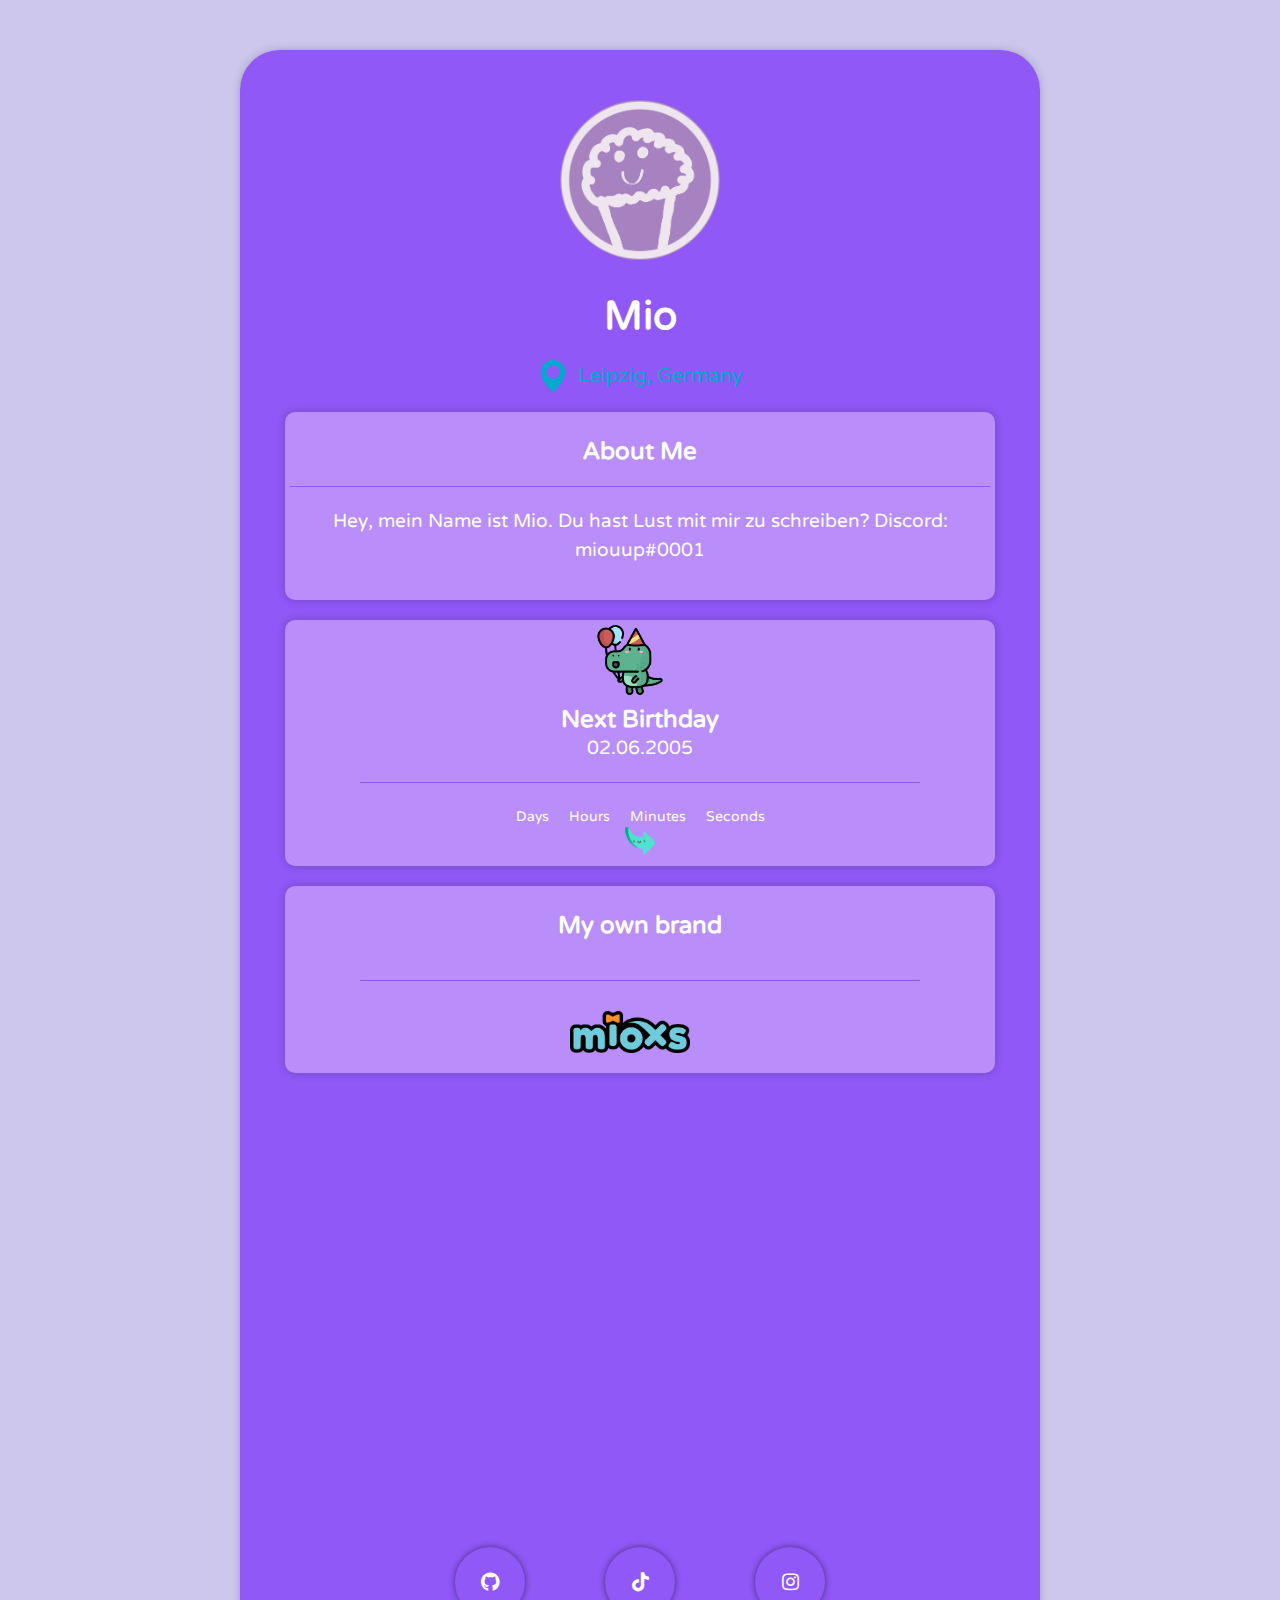
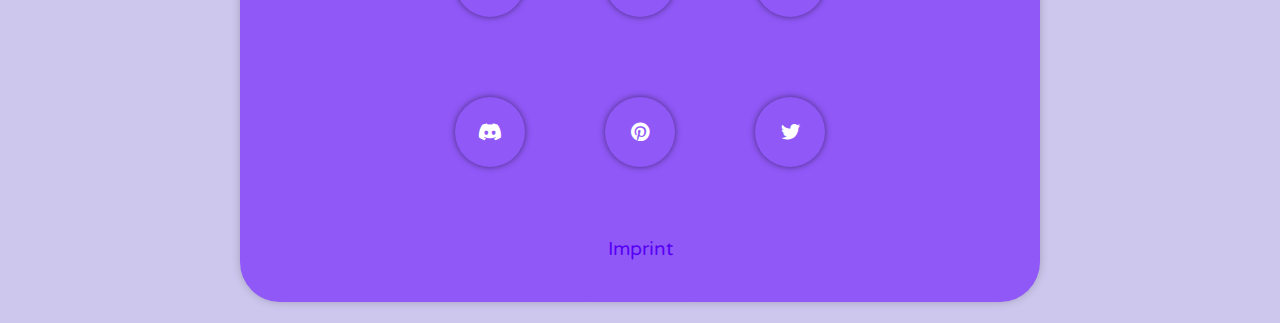
==== commit b313661f: "Update index.html" ====
--- a/index.html
+++ b/index.html
@@ -31,7 +31,6 @@
                     <div class="birthday-text">
                       <h2>Next Birthday</h2>
                       <p id="birthday"></p>
-                      <p>02.06.2005</p>
                     </div>
                     <div class="birthday-line"></div>
                     <div class="countdown">
@@ -55,7 +54,8 @@
                       <div style="text-align: center; justify-content: center; align-items: center; display: flex;">
                         <div>
                             <img src="/image/next.png" alt="Back" style="width: 6%; align-items: center; text-decoration: none;"> 
-                            <span style="font-size: 25px; align-items: center; text-align: center; margin-top: 0px;" id="countdown">18</span>
+                            
+                        
                           </a>
                         </div>
                       </div>
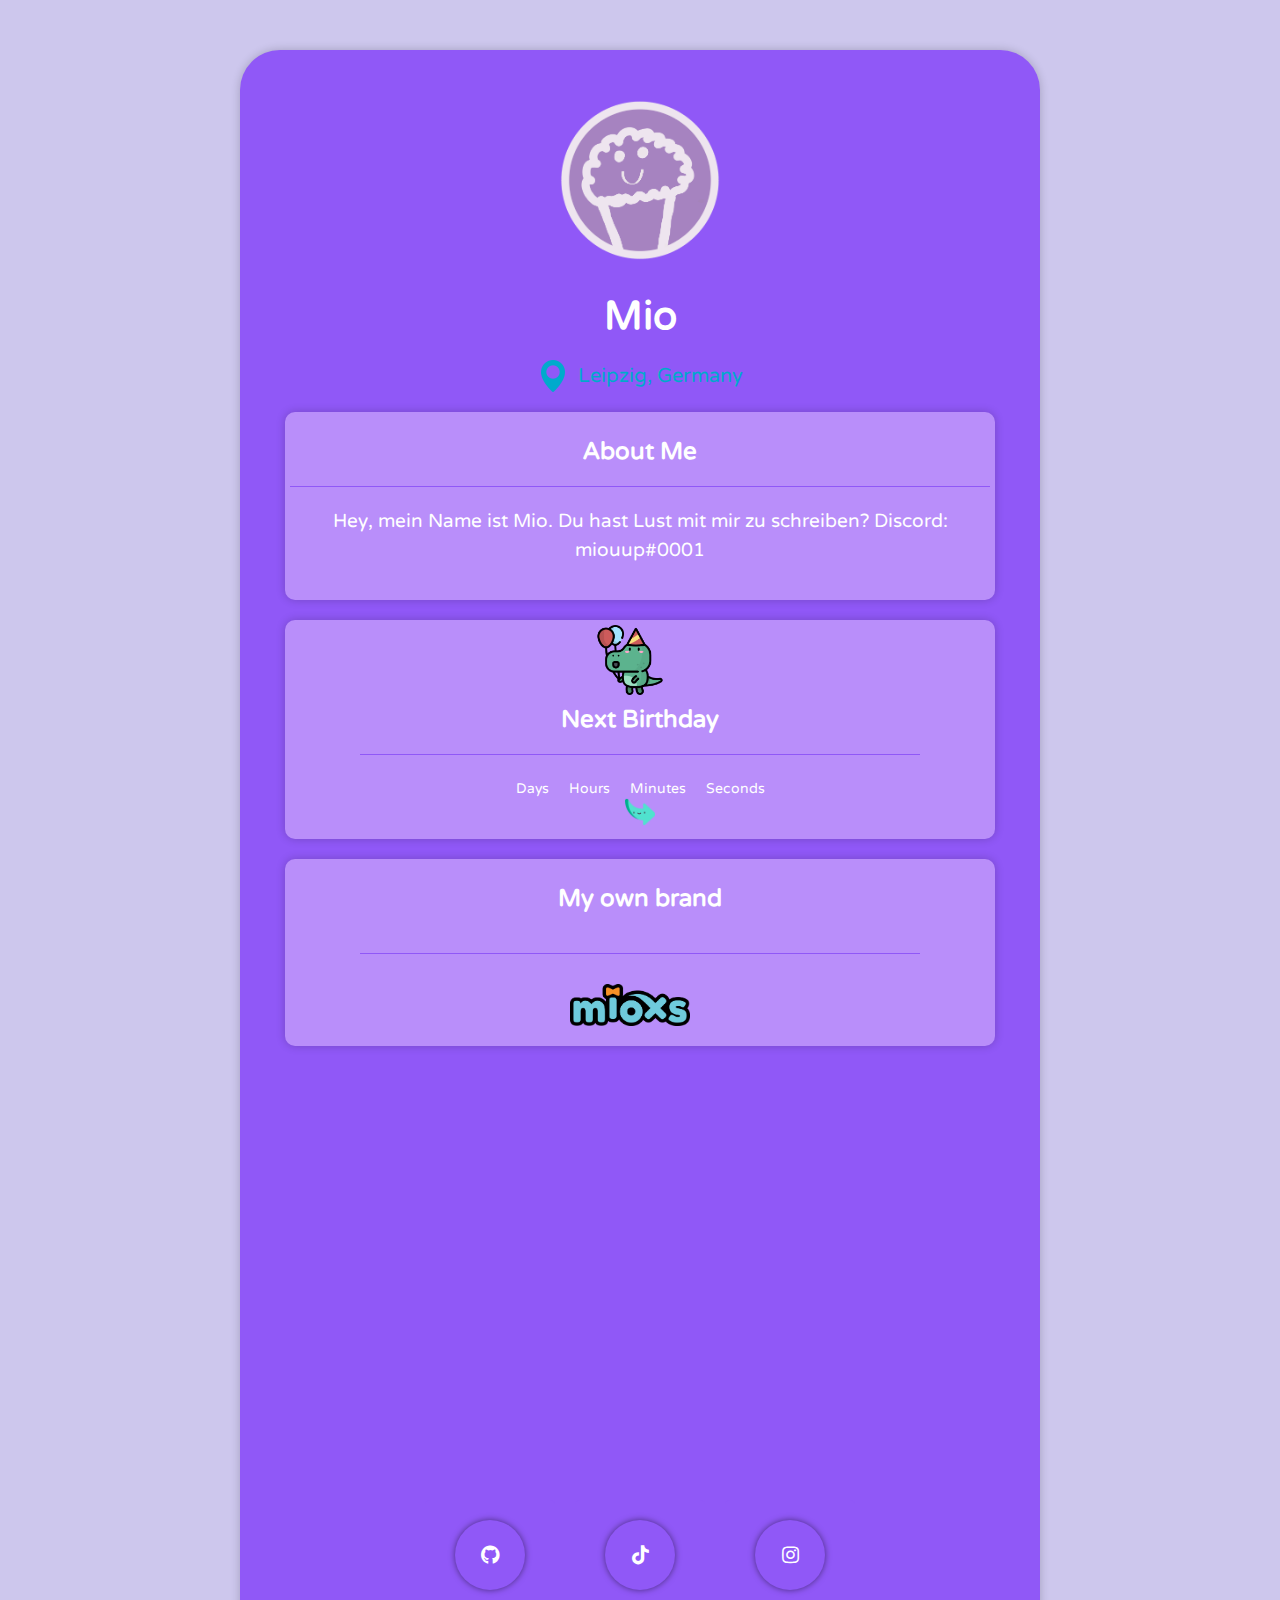
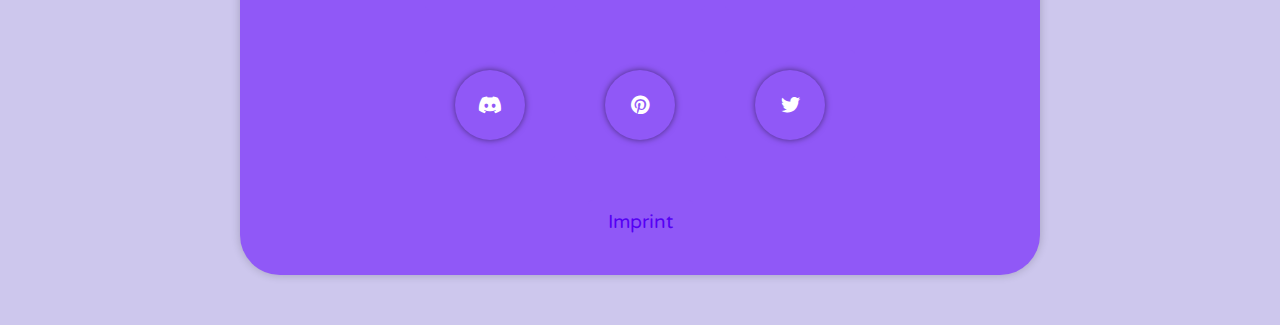
==== commit cae57aef: "Add files via upload" ====
--- a/index.html
+++ b/index.html
@@ -53,9 +53,8 @@
                       </div>
                       <div style="text-align: center; justify-content: center; align-items: center; display: flex;">
                         <div>
-                            <img src="/image/next.png" alt="Back" style="width: 6%; align-items: center; text-decoration: none;"> 
-                            
-                        
+                            <img src="/image/next.png" alt="Back" style="width: 6%; align-items: center; text-decoration: none;">
+                            <span style= "font-size: 25px; align-items: center; text-align: center; margin-top: 0px;" id="countdown"></span>
                           </a>
                         </div>
                       </div>
@@ -120,4 +119,4 @@
                   </div>
           <script src="countdown.js"></script>         
 </body>
-</html>
+</html>